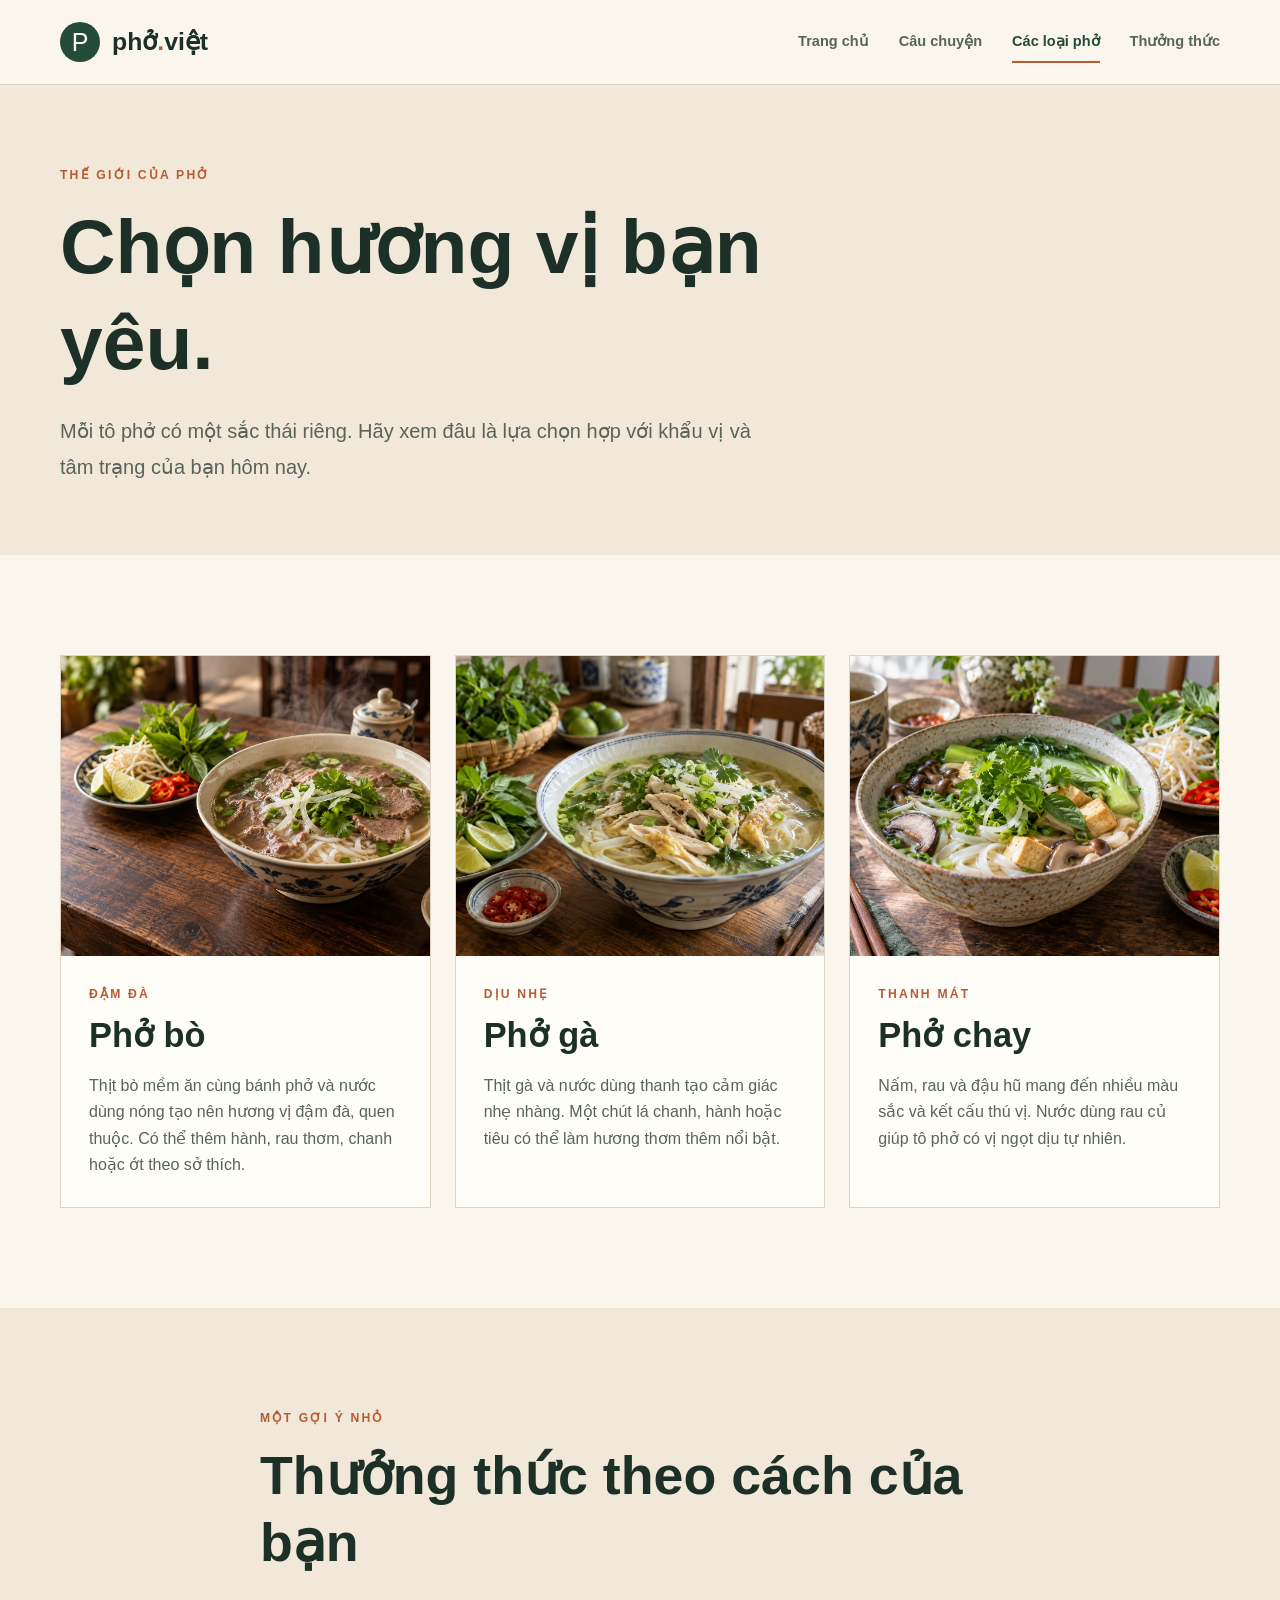
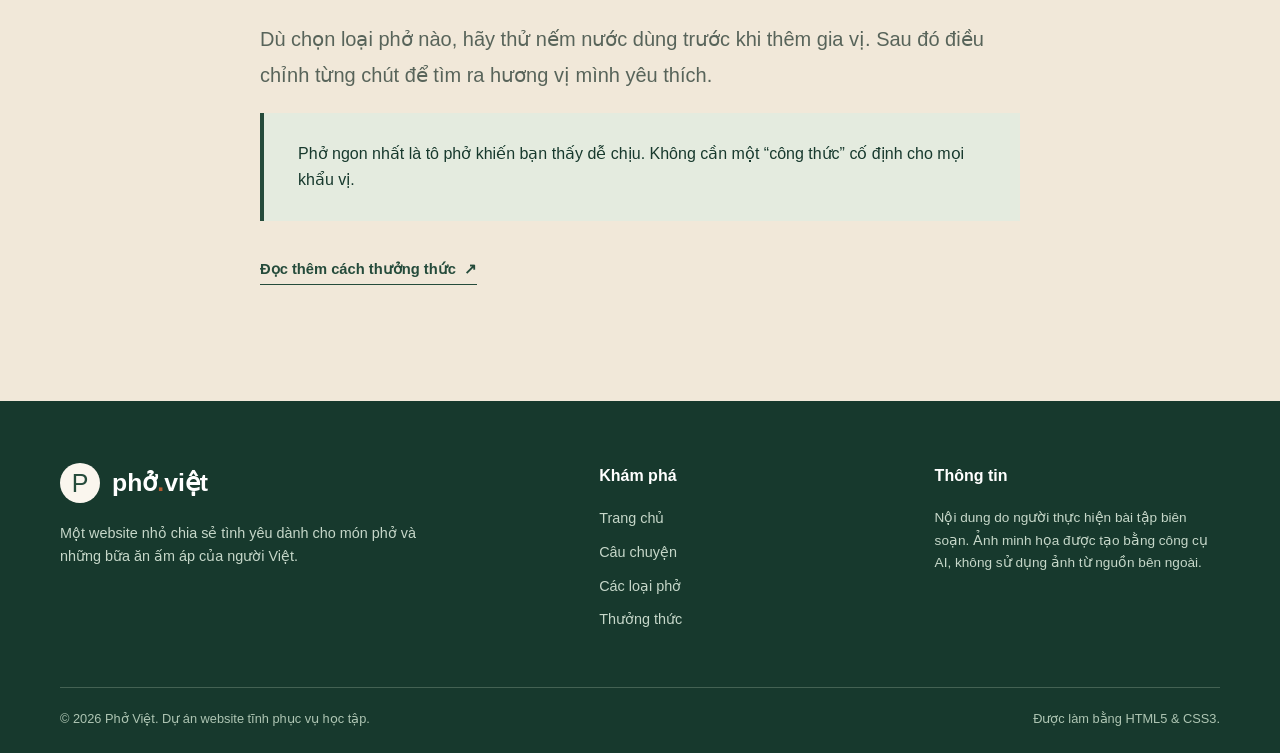
==== phoViet/cac-loai-pho.html @ 232b922f "Rename website folder to phoViet and deploy with Actions" ====
﻿<!doctype html>
<html lang="vi">
<head>
  <meta charset="utf-8">
  <meta name="viewport" content="width=device-width, initial-scale=1">
  <meta name="description" content="Khám phá ba lựa chọn quen thuộc: phở bò, phở gà và phở chay, cùng nét đặc trưng của từng món.">
  <title>Các loại phở — Phở Việt</title>
  <link rel="stylesheet" href="css/style.css">
</head>
<body>
  <a class="skip-link" href="#noi-dung">Bỏ qua điều hướng</a>
  <header class="site-header"><div class="container header-inner"><a class="brand" href="index.html" aria-label="Phở Việt - Trang chủ"><span class="brand-symbol" aria-hidden="true">P</span><span class="brand-name">phở<span>.</span>việt</span></a><nav class="site-nav" aria-label="Điều hướng chính"><a href="index.html">Trang chủ</a><a href="cau-chuyen.html">Câu chuyện</a><a href="cac-loai-pho.html" aria-current="page">Các loại phở</a><a href="thuong-thuc.html">Thưởng thức</a></nav></div></header>

  <main id="noi-dung">
    <section class="page-hero compact"><div class="container"><p class="eyebrow">Thế giới của phở</p><h1>Chọn hương vị bạn yêu.</h1><p class="lead">Mỗi tô phở có một sắc thái riêng. Hãy xem đâu là lựa chọn hợp với khẩu vị và tâm trạng của bạn hôm nay.</p></div></section>

    <section class="section"><div class="container variety-grid">
      <article class="variety-card" id="pho-bo"><img src="images/pho-bo.jpg" alt="Phở bò với lát thịt bò, hành, rau thơm và bánh phở" width="1536" height="1024"><div class="variety-card-body"><p class="eyebrow">Đậm đà</p><h2>Phở bò</h2><p>Thịt bò mềm ăn cùng bánh phở và nước dùng nóng tạo nên hương vị đậm đà, quen thuộc. Có thể thêm hành, rau thơm, chanh hoặc ớt theo sở thích.</p></div></article>
      <article class="variety-card" id="pho-ga"><img src="images/pho-ga.jpg" alt="Phở gà với thịt gà, hành lá và nước dùng trong" width="1536" height="1024"><div class="variety-card-body"><p class="eyebrow">Dịu nhẹ</p><h2>Phở gà</h2><p>Thịt gà và nước dùng thanh tạo cảm giác nhẹ nhàng. Một chút lá chanh, hành hoặc tiêu có thể làm hương thơm thêm nổi bật.</p></div></article>
      <article class="variety-card" id="pho-chay"><img src="images/pho-chay.jpg" alt="Phở chay với nấm, đậu hũ, rau xanh và bánh phở" width="1536" height="1024"><div class="variety-card-body"><p class="eyebrow">Thanh mát</p><h2>Phở chay</h2><p>Nấm, rau và đậu hũ mang đến nhiều màu sắc và kết cấu thú vị. Nước dùng rau củ giúp tô phở có vị ngọt dịu tự nhiên.</p></div></article>
    </div></section>

    <section class="section warm-section"><div class="narrow"><p class="eyebrow">Một gợi ý nhỏ</p><h2>Thưởng thức theo cách của bạn</h2><p class="lead">Dù chọn loại phở nào, hãy thử nếm nước dùng trước khi thêm gia vị. Sau đó điều chỉnh từng chút để tìm ra hương vị mình yêu thích.</p><div class="note-box"><p>Phở ngon nhất là tô phở khiến bạn thấy dễ chịu. Không cần một “công thức” cố định cho mọi khẩu vị.</p></div><p class="section-cta"><a class="text-link" href="thuong-thuc.html">Đọc thêm cách thưởng thức <span aria-hidden="true">↗</span></a></p></div></section>
  </main>

  <footer class="site-footer"><div class="container"><div class="footer-grid"><div><a class="brand" href="index.html" aria-label="Phở Việt - Trang chủ"><span class="brand-symbol" aria-hidden="true">P</span><span class="brand-name">phở<span>.</span>việt</span></a><p class="footer-about">Một website nhỏ chia sẻ tình yêu dành cho món phở và những bữa ăn ấm áp của người Việt.</p></div><div><p class="footer-heading">Khám phá</p><nav class="footer-links" aria-label="Điều hướng chân trang"><a href="index.html">Trang chủ</a><a href="cau-chuyen.html">Câu chuyện</a><a href="cac-loai-pho.html">Các loại phở</a><a href="thuong-thuc.html">Thưởng thức</a></nav></div><div><p class="footer-heading">Thông tin</p><p class="footer-small">Nội dung do người thực hiện bài tập biên soạn. Ảnh minh họa được tạo bằng công cụ AI, không sử dụng ảnh từ nguồn bên ngoài.</p></div></div><div class="footer-bottom"><p>© 2026 Phở Việt. Dự án website tĩnh phục vụ học tập.</p><p>Được làm bằng HTML5 & CSS3.</p></div></div></footer>
</body>
</html>
---- phoViet/css/style.css ----
﻿:root {
  --paper: #faf6ee;
  --paper-deep: #f1e8d9;
  --white: #fffdf8;
  --ink: #1d3028;
  --muted: #58645a;
  --green: #254b3b;
  --green-deep: #17392d;
  --orange: #b75b32;
  --line: #ddd3c3;
  --display: Arial, Helvetica, sans-serif;
  --sans: Arial, Helvetica, sans-serif;
}

* { box-sizing: border-box; }
html { scroll-behavior: smooth; }
body { margin: 0; background: var(--paper); color: var(--ink); font-family: var(--sans); line-height: 1.65; }
img { display: block; max-width: 100%; }
a { color: inherit; }
button, a { -webkit-tap-highlight-color: transparent; }
:focus-visible { outline: 3px solid var(--orange); outline-offset: 4px; }
.skip-link { position: absolute; z-index: 100; top: -100px; left: 16px; padding: 10px 16px; background: var(--white); }
.skip-link:focus { top: 12px; }
.container { width: min(1160px, calc(100% - 48px)); margin-inline: auto; }
.narrow { width: min(760px, calc(100% - 48px)); margin-inline: auto; }
.eyebrow { margin: 0 0 14px; color: var(--orange); font-size: .76rem; font-weight: 700; letter-spacing: .18em; text-transform: uppercase; }
h1, h2, h3, p { margin-top: 0; }
h1, h2, h3 { font-family: var(--display); line-height: 1.25; letter-spacing: 0; }
h1 { font-size: clamp(3.3rem, 7vw, 6.4rem); }
h2 { font-size: clamp(2.2rem, 4.2vw, 3.65rem); }
h3 { font-size: 1.55rem; }
.lead { font-size: clamp(1.06rem, 1.7vw, 1.25rem); color: var(--muted); line-height: 1.8; }
.section { padding-block: 100px; }
.section-header { max-width: 700px; margin-bottom: 44px; }
.section-header h2 { margin-bottom: 16px; }
.section-header p:last-child { color: var(--muted); }

.site-header { position: relative; z-index: 10; background: var(--paper); border-bottom: 1px solid var(--line); }
.header-inner { min-height: 84px; display: flex; align-items: center; justify-content: space-between; gap: 24px; }
.brand { display: inline-flex; align-items: center; gap: 12px; text-decoration: none; flex-shrink: 0; }
.brand-symbol { display: grid; place-items: center; width: 40px; height: 40px; background: var(--green); border-radius: 50%; color: var(--white); font-family: var(--display); font-size: 25px; line-height: 1; }
.brand-name { font-family: var(--display); font-size: 1.55rem; font-weight: 700; }
.brand-name span { color: var(--orange); }
.site-nav { display: flex; flex-wrap: wrap; align-items: center; justify-content: flex-end; gap: 8px 30px; }
.site-nav a { padding: 8px 0; color: var(--muted); text-decoration: none; font-size: .91rem; font-weight: 700; white-space: nowrap; border-bottom: 2px solid transparent; }
.site-nav a:hover, .site-nav a[aria-current="page"] { color: var(--green); border-bottom-color: var(--orange); }

.button { display: inline-flex; justify-content: center; align-items: center; gap: 12px; min-height: 50px; padding: 12px 24px; border: 1px solid var(--green); border-radius: 4px; background: var(--green); color: white; text-decoration: none; font-size: .9rem; font-weight: 700; transition: background .2s, transform .2s; }
.button:hover { background: var(--green-deep); transform: translateY(-2px); }
.button-light { background: var(--white); border-color: var(--white); color: var(--green); }
.button-light:hover { background: var(--paper-deep); }
.text-link { display: inline-flex; align-items: center; gap: 8px; color: var(--green); text-decoration: none; font-size: .92rem; font-weight: 700; border-bottom: 1px solid currentColor; padding-bottom: 2px; }
.text-link:hover { color: var(--orange); }

.home-hero { min-height: 680px; display: flex; align-items: center; position: relative; isolation: isolate; background: #233628 url('../images/pho-bo.jpg') center 55% / cover no-repeat; color: white; }
.home-hero::before { content: ''; position: absolute; z-index: -1; inset: 0; background: linear-gradient(90deg, rgba(10, 27, 20, .9) 0%, rgba(10, 27, 20, .73) 35%, rgba(10, 27, 20, .16) 75%); }
.home-hero-content { padding-block: 105px; }
.home-hero h1 { max-width: 690px; margin-bottom: 24px; }
.home-hero .eyebrow { color: #e9ae88; }
.home-hero .lead { max-width: 560px; margin-bottom: 34px; color: #f6efe4; }
.hero-note { margin-top: 64px; display: flex; align-items: center; gap: 14px; color: #f7e9d8; font-size: .82rem; letter-spacing: .06em; text-transform: uppercase; }
.hero-note::before { content: ''; width: 36px; height: 1px; background: #e9ae88; }

.intro-grid { display: grid; grid-template-columns: 1.1fr .9fr; align-items: center; gap: clamp(45px, 8vw, 120px); }
.intro-copy h2 { margin-bottom: 22px; }
.intro-copy .lead { margin-bottom: 24px; }
.intro-copy p:not(.eyebrow):not(.lead) { color: var(--muted); }
.intro-copy .text-link { margin-top: 16px; }
.framed-photo { position: relative; margin: 0; }
.framed-photo::after { content: ''; position: absolute; inset: 20px -20px -20px 20px; border: 1px solid var(--orange); z-index: -1; }
.framed-photo img { width: 100%; height: 520px; object-fit: cover; }
.framed-photo figcaption { margin-top: 30px; color: var(--muted); font-size: .8rem; }

.warm-section { background: var(--paper-deep); }
.feature-grid { display: grid; grid-template-columns: repeat(3, 1fr); gap: 20px; }
.feature-card { padding: 32px; background: var(--white); border: 1px solid var(--line); }
.feature-number { display: inline-block; margin-bottom: 22px; color: var(--orange); font-family: var(--display); font-size: 2.2rem; line-height: 1; }
.feature-card h3 { margin-bottom: 12px; }
.feature-card p { margin-bottom: 0; color: var(--muted); font-size: .93rem; }
.card-grid { display: grid; grid-template-columns: repeat(3, 1fr); gap: 24px; }
.image-card { overflow: hidden; background: var(--white); border: 1px solid var(--line); }
.image-card img { width: 100%; height: 260px; object-fit: cover; transition: transform .35s; }
.image-card:hover img { transform: scale(1.04); }
.image-card-content { padding: 26px; }
.image-card h3 { margin-bottom: 10px; }
.image-card p { min-height: 74px; margin-bottom: 18px; color: var(--muted); font-size: .92rem; }
.section-cta { margin-top: 35px; }

.quote-band { padding-block: 82px; background: var(--green); color: white; text-align: center; }
.quote-band blockquote { max-width: 850px; margin: 0 auto; font-family: var(--display); font-size: clamp(1.6rem, 3vw, 2.6rem); line-height: 1.5; }
.quote-band p { margin: 24px 0 0; color: #c7d8cb; font-size: .85rem; letter-spacing: .12em; text-transform: uppercase; }

.page-hero { padding-block: 98px 82px; background: var(--paper-deep); }
.page-hero h1 { max-width: 850px; margin-bottom: 22px; }
.page-hero .lead { max-width: 720px; margin-bottom: 0; }
.page-hero.compact { padding-block: 80px 70px; }
.page-hero.compact h1 { font-size: clamp(3.1rem, 6vw, 5.2rem); }
.story-grid { display: grid; grid-template-columns: 1fr 1fr; gap: clamp(40px, 7vw, 100px); align-items: center; }
.story-grid img { width: 100%; height: 520px; object-fit: cover; }
.story-grid h2 { margin-bottom: 22px; }
.story-grid p:not(.eyebrow) { color: var(--muted); }
.story-grid.reverse > :first-child { order: 2; }
.story-grid.reverse > :last-child { order: 1; }
.detail-list { display: grid; grid-template-columns: repeat(3, 1fr); gap: 24px; }
.detail-item { border-top: 2px solid var(--orange); padding-top: 24px; }
.detail-item h3 { margin-bottom: 12px; }
.detail-item p { color: var(--muted); }

.variety-grid { display: grid; grid-template-columns: repeat(3, 1fr); gap: 24px; }
.variety-card { background: var(--white); border: 1px solid var(--line); }
.variety-card img { width: 100%; height: 300px; object-fit: cover; }
.variety-card-body { padding: 28px; }
.variety-card .eyebrow { margin-bottom: 10px; }
.variety-card h2 { font-size: 2.15rem; margin-bottom: 16px; }
.variety-card p:last-child { color: var(--muted); margin-bottom: 0; }
.note-box { padding: 28px 34px; background: #e4ebdf; border-left: 4px solid var(--green); color: var(--green-deep); }
.note-box p:last-child { margin-bottom: 0; }

.step-list { display: grid; gap: 0; counter-reset: step; }
.step { display: grid; grid-template-columns: 100px 1fr; gap: 28px; padding: 28px 0; border-bottom: 1px solid var(--line); }
.step:first-child { border-top: 1px solid var(--line); }
.step-number { color: var(--orange); font-family: var(--display); font-size: 3.3rem; line-height: 1; }
.step h2 { font-size: 2rem; margin-bottom: 12px; }
.step p { max-width: 690px; color: var(--muted); margin-bottom: 0; }
.tips-grid { display: grid; grid-template-columns: 1fr 1fr; gap: 24px; }
.tip-card { padding: 32px; background: var(--white); border: 1px solid var(--line); }
.tip-card h3 { margin-bottom: 12px; }
.tip-card p { margin-bottom: 0; color: var(--muted); }

.callout { padding-block: 72px; background: var(--orange); color: white; }
.callout-inner { display: flex; align-items: center; justify-content: space-between; gap: 30px; }
.callout h2 { max-width: 720px; margin: 0; font-size: clamp(2rem, 4vw, 3.3rem); }
.site-footer { padding: 62px 0 24px; background: var(--green-deep); color: #edf3eb; }
.footer-grid { display: grid; grid-template-columns: 1.2fr .7fr .7fr; gap: 50px; }
.site-footer .brand { color: white; }
.site-footer .brand-symbol { background: var(--paper); color: var(--green); }
.footer-about { max-width: 360px; margin-top: 18px; color: #c6d7c9; font-size: .9rem; }
.footer-heading { margin: 0 0 18px; color: white; font-weight: 700; }
.footer-links { display: grid; gap: 10px; }
.footer-links a { color: #c6d7c9; text-decoration: none; font-size: .9rem; }
.footer-links a:hover { color: white; text-decoration: underline; }
.footer-small { color: #c6d7c9; font-size: .85rem; }
.footer-bottom { display: flex; justify-content: space-between; gap: 16px; margin-top: 55px; padding-top: 20px; border-top: 1px solid #446253; color: #aec5b3; font-size: .8rem; }
.footer-bottom p { margin: 0; }

@media (max-width: 900px) {
  .header-inner { flex-direction: column; align-items: flex-start; padding-block: 16px; gap: 10px; }
  .site-nav { justify-content: flex-start; gap: 4px 22px; }
  .intro-grid, .story-grid { gap: 42px; }
  .feature-grid, .card-grid, .variety-grid { grid-template-columns: repeat(2, 1fr); }
  .card-grid > :last-child, .variety-grid > :last-child { grid-column: span 2; }
  .card-grid > :last-child img, .variety-grid > :last-child img { height: 300px; }
}

@media (max-width: 650px) {
  .container, .narrow { width: min(100% - 32px, 1160px); }
  .header-inner { align-items: center; }
  .site-nav { justify-content: center; gap: 2px 16px; }
  .site-nav a { font-size: .79rem; }
  .section { padding-block: 65px; }
  .home-hero { min-height: 620px; background-position: 64% center; }
  .home-hero::before { background: linear-gradient(90deg, rgba(10,27,20,.89), rgba(10,27,20,.52)); }
  .home-hero-content { padding-block: 75px; }
  .home-hero h1 { font-size: clamp(3.05rem, 13vw, 4.5rem); }
  .hero-note { margin-top: 45px; }
  .intro-grid, .story-grid, .feature-grid, .card-grid, .variety-grid, .detail-list, .tips-grid, .footer-grid { grid-template-columns: 1fr; }
  .card-grid > :last-child, .variety-grid > :last-child { grid-column: auto; }
  .framed-photo { margin-right: 16px; }
  .framed-photo::after { inset: 12px -12px -12px 12px; }
  .framed-photo img, .story-grid img { height: 350px; }
  .story-grid.reverse > :first-child, .story-grid.reverse > :last-child { order: initial; }
  .page-hero, .page-hero.compact { padding-block: 65px 58px; }
  .page-hero h1 { font-size: clamp(3rem, 12vw, 4.5rem); }
  .variety-card img, .card-grid > :last-child img, .variety-grid > :last-child img { height: 260px; }
  .step { grid-template-columns: 55px 1fr; gap: 12px; }
  .step-number { font-size: 2.4rem; }
  .step h2 { font-size: 1.6rem; }
  .callout-inner { align-items: flex-start; flex-direction: column; }
  .footer-grid { gap: 28px; }
  .footer-bottom { flex-direction: column; }
}

@media (prefers-reduced-motion: reduce) {
  html { scroll-behavior: auto; }
  *, *::before, *::after { transition-duration: .01ms !important; animation-duration: .01ms !important; }
}
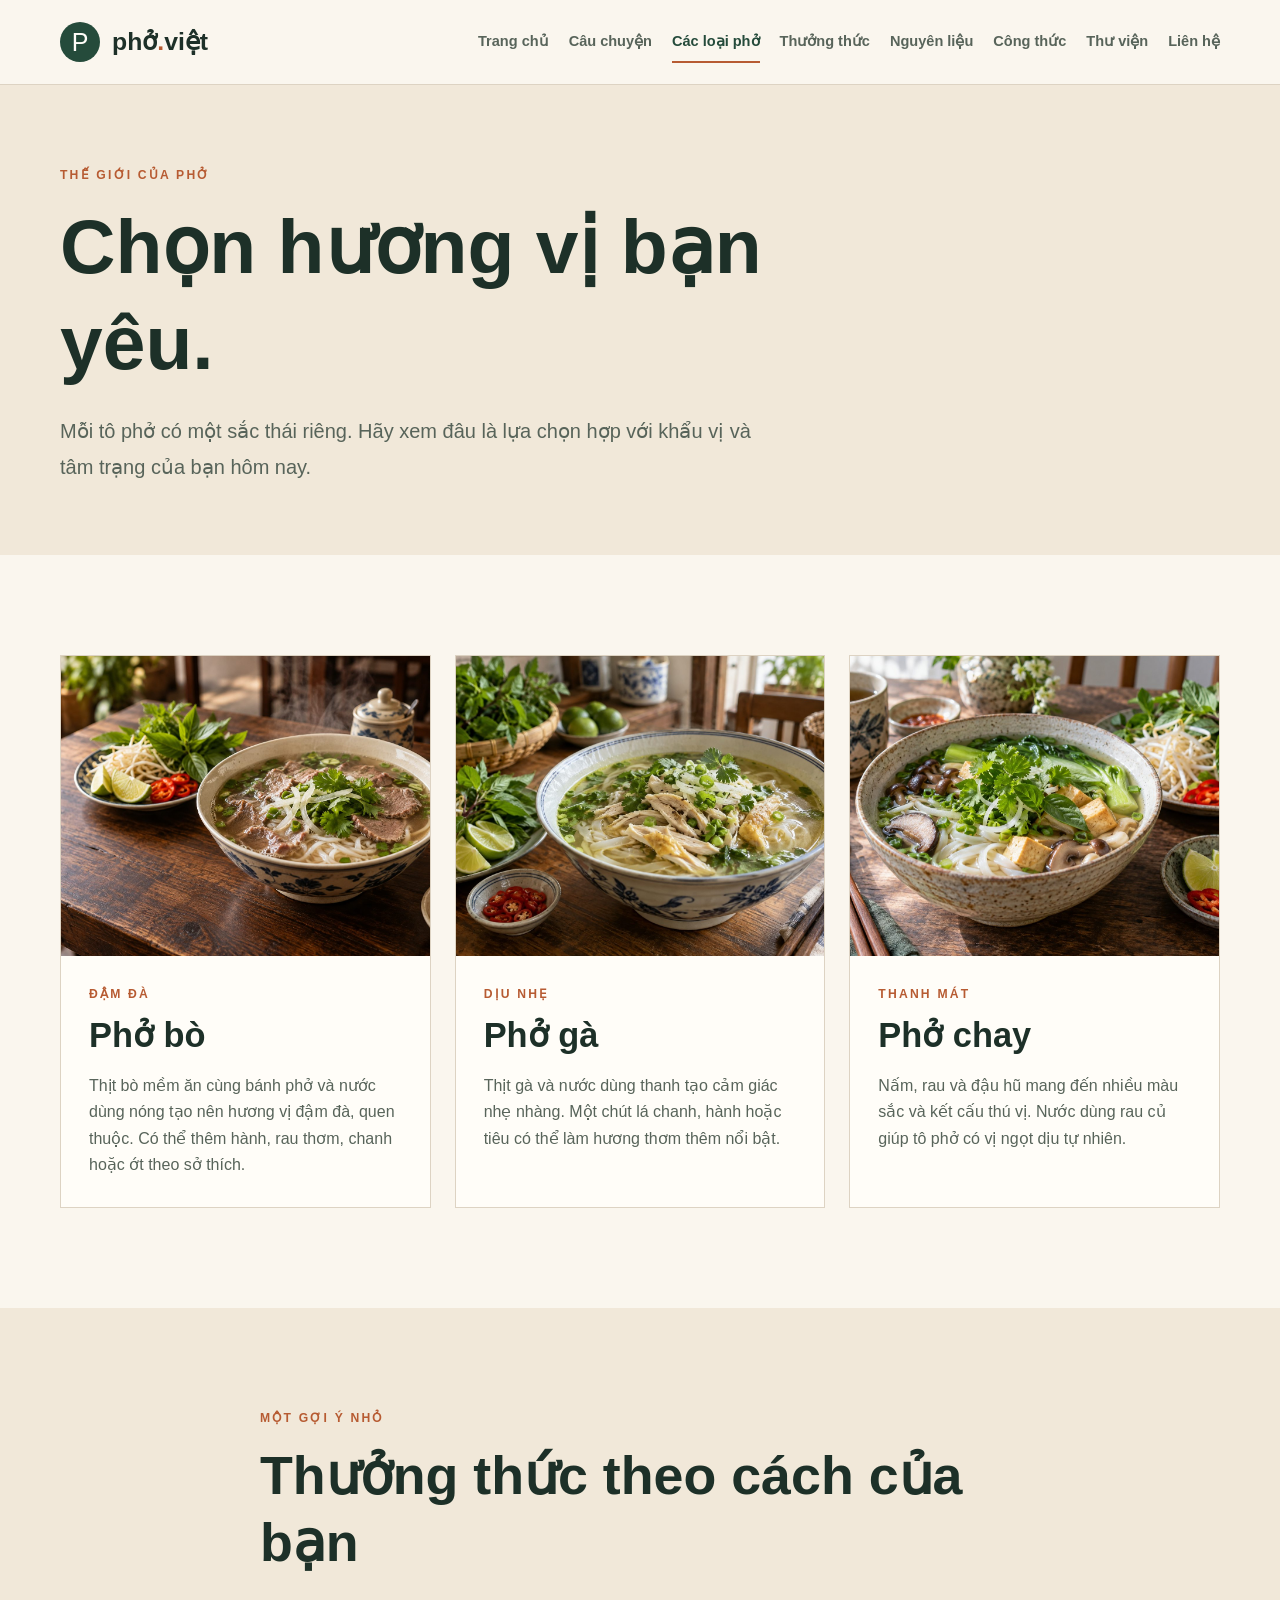
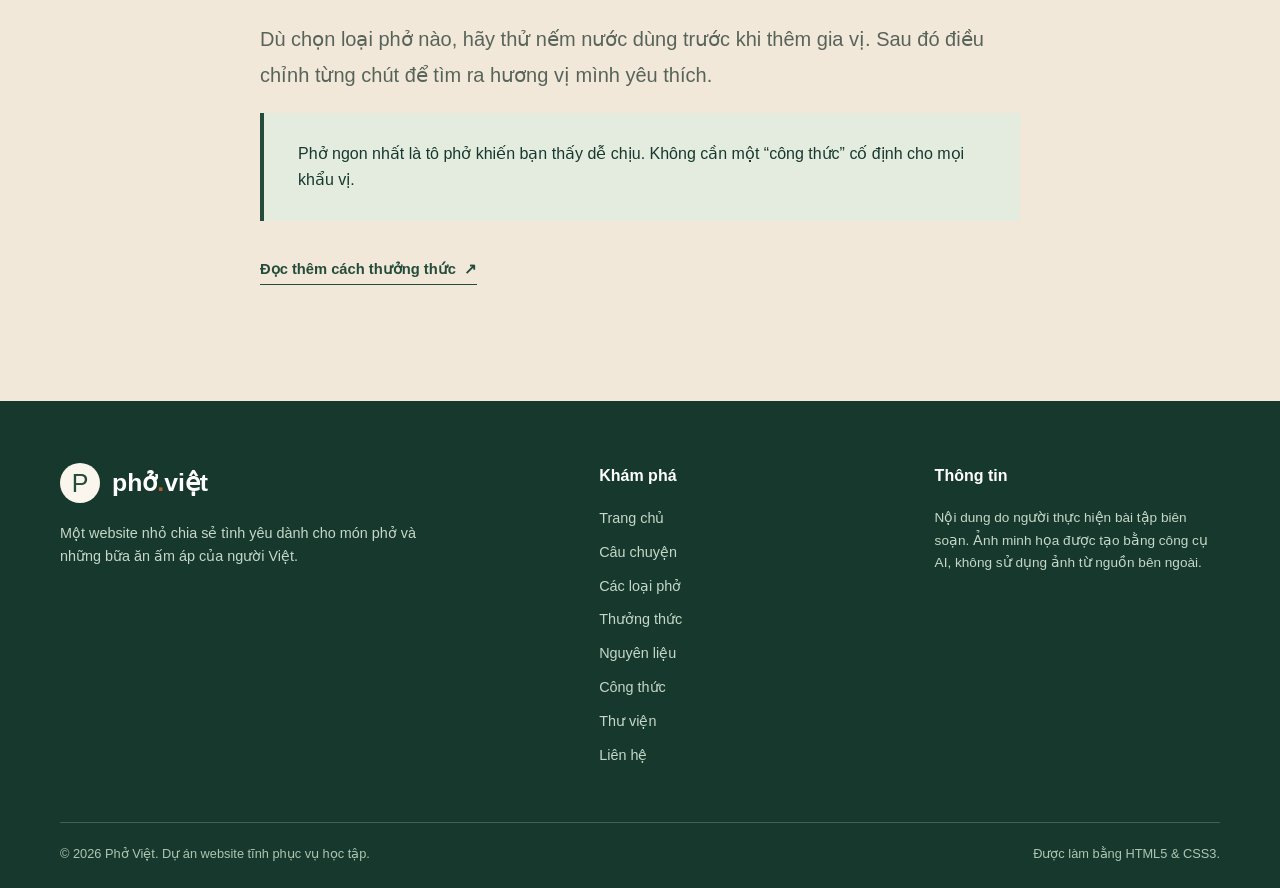
==== commit 96f6562e: "Expand Pho Viet website to eight responsive pages" ====
--- a/phoViet/cac-loai-pho.html
+++ b/phoViet/cac-loai-pho.html
@@ -9,7 +9,7 @@
 </head>
 <body>
   <a class="skip-link" href="#noi-dung">Bỏ qua điều hướng</a>
-  <header class="site-header"><div class="container header-inner"><a class="brand" href="index.html" aria-label="Phở Việt - Trang chủ"><span class="brand-symbol" aria-hidden="true">P</span><span class="brand-name">phở<span>.</span>việt</span></a><nav class="site-nav" aria-label="Điều hướng chính"><a href="index.html">Trang chủ</a><a href="cau-chuyen.html">Câu chuyện</a><a href="cac-loai-pho.html" aria-current="page">Các loại phở</a><a href="thuong-thuc.html">Thưởng thức</a></nav></div></header>
+  <header class="site-header"><div class="container header-inner"><a class="brand" href="index.html" aria-label="Phở Việt - Trang chủ"><span class="brand-symbol" aria-hidden="true">P</span><span class="brand-name">phở<span>.</span>việt</span></a><nav class="site-nav" aria-label="Điều hướng chính"><a href="index.html">Trang chủ</a><a href="cau-chuyen.html">Câu chuyện</a><a href="cac-loai-pho.html" aria-current="page">Các loại phở</a><a href="thuong-thuc.html">Thưởng thức</a><a href="nguyen-lieu.html">Nguyên liệu</a><a href="cong-thuc.html">Công thức</a><a href="thu-vien.html">Thư viện</a><a href="lien-he.html">Liên hệ</a></nav></div></header>
 
   <main id="noi-dung">
     <section class="page-hero compact"><div class="container"><p class="eyebrow">Thế giới của phở</p><h1>Chọn hương vị bạn yêu.</h1><p class="lead">Mỗi tô phở có một sắc thái riêng. Hãy xem đâu là lựa chọn hợp với khẩu vị và tâm trạng của bạn hôm nay.</p></div></section>
@@ -23,7 +23,7 @@
     <section class="section warm-section"><div class="narrow"><p class="eyebrow">Một gợi ý nhỏ</p><h2>Thưởng thức theo cách của bạn</h2><p class="lead">Dù chọn loại phở nào, hãy thử nếm nước dùng trước khi thêm gia vị. Sau đó điều chỉnh từng chút để tìm ra hương vị mình yêu thích.</p><div class="note-box"><p>Phở ngon nhất là tô phở khiến bạn thấy dễ chịu. Không cần một “công thức” cố định cho mọi khẩu vị.</p></div><p class="section-cta"><a class="text-link" href="thuong-thuc.html">Đọc thêm cách thưởng thức <span aria-hidden="true">↗</span></a></p></div></section>
   </main>
 
-  <footer class="site-footer"><div class="container"><div class="footer-grid"><div><a class="brand" href="index.html" aria-label="Phở Việt - Trang chủ"><span class="brand-symbol" aria-hidden="true">P</span><span class="brand-name">phở<span>.</span>việt</span></a><p class="footer-about">Một website nhỏ chia sẻ tình yêu dành cho món phở và những bữa ăn ấm áp của người Việt.</p></div><div><p class="footer-heading">Khám phá</p><nav class="footer-links" aria-label="Điều hướng chân trang"><a href="index.html">Trang chủ</a><a href="cau-chuyen.html">Câu chuyện</a><a href="cac-loai-pho.html">Các loại phở</a><a href="thuong-thuc.html">Thưởng thức</a></nav></div><div><p class="footer-heading">Thông tin</p><p class="footer-small">Nội dung do người thực hiện bài tập biên soạn. Ảnh minh họa được tạo bằng công cụ AI, không sử dụng ảnh từ nguồn bên ngoài.</p></div></div><div class="footer-bottom"><p>© 2026 Phở Việt. Dự án website tĩnh phục vụ học tập.</p><p>Được làm bằng HTML5 & CSS3.</p></div></div></footer>
+  <footer class="site-footer"><div class="container"><div class="footer-grid"><div><a class="brand" href="index.html" aria-label="Phở Việt - Trang chủ"><span class="brand-symbol" aria-hidden="true">P</span><span class="brand-name">phở<span>.</span>việt</span></a><p class="footer-about">Một website nhỏ chia sẻ tình yêu dành cho món phở và những bữa ăn ấm áp của người Việt.</p></div><div><p class="footer-heading">Khám phá</p><nav class="footer-links" aria-label="Điều hướng chân trang"><a href="index.html">Trang chủ</a><a href="cau-chuyen.html">Câu chuyện</a><a href="cac-loai-pho.html">Các loại phở</a><a href="thuong-thuc.html">Thưởng thức</a><a href="nguyen-lieu.html">Nguyên liệu</a><a href="cong-thuc.html">Công thức</a><a href="thu-vien.html">Thư viện</a><a href="lien-he.html">Liên hệ</a></nav></div><div><p class="footer-heading">Thông tin</p><p class="footer-small">Nội dung do người thực hiện bài tập biên soạn. Ảnh minh họa được tạo bằng công cụ AI, không sử dụng ảnh từ nguồn bên ngoài.</p></div></div><div class="footer-bottom"><p>© 2026 Phở Việt. Dự án website tĩnh phục vụ học tập.</p><p>Được làm bằng HTML5 & CSS3.</p></div></div></footer>
 </body>
 </html>
 
--- a/phoViet/css/style.css
+++ b/phoViet/css/style.css
@@ -41,7 +41,7 @@
 .brand-symbol { display: grid; place-items: center; width: 40px; height: 40px; background: var(--green); border-radius: 50%; color: var(--white); font-family: var(--display); font-size: 25px; line-height: 1; }
 .brand-name { font-family: var(--display); font-size: 1.55rem; font-weight: 700; }
 .brand-name span { color: var(--orange); }
-.site-nav { display: flex; flex-wrap: wrap; align-items: center; justify-content: flex-end; gap: 8px 30px; }
+.site-nav { display: flex; flex-wrap: wrap; align-items: center; justify-content: flex-end; gap: 8px 20px; }
 .site-nav a { padding: 8px 0; color: var(--muted); text-decoration: none; font-size: .91rem; font-weight: 700; white-space: nowrap; border-bottom: 2px solid transparent; }
 .site-nav a:hover, .site-nav a[aria-current="page"] { color: var(--green); border-bottom-color: var(--orange); }
 
@@ -127,6 +127,44 @@
 .tip-card h3 { margin-bottom: 12px; }
 .tip-card p { margin-bottom: 0; color: var(--muted); }
 
+.ingredient-grid { display: grid; grid-template-columns: repeat(4, 1fr); gap: 22px; }
+.ingredient-card { padding: 28px; background: var(--white); border: 1px solid var(--line); }
+.ingredient-icon { display: grid; place-items: center; width: 52px; height: 52px; margin-bottom: 20px; border-radius: 50%; background: var(--paper-deep); color: var(--orange); font-size: 1.65rem; }
+.ingredient-card h3 { margin-bottom: 10px; }
+.ingredient-card p { margin-bottom: 0; color: var(--muted); font-size: .92rem; }
+.recipe-layout { display: grid; grid-template-columns: minmax(260px, .72fr) 1.28fr; gap: clamp(38px, 7vw, 90px); align-items: start; }
+.recipe-aside { position: sticky; top: 28px; padding: 30px; background: var(--green); color: white; }
+.recipe-aside h2 { font-size: 1.75rem; }
+.recipe-aside ul { padding-left: 20px; margin-bottom: 0; color: #d8e5da; }
+.recipe-aside li + li { margin-top: 8px; }
+.recipe-steps { display: grid; gap: 26px; }
+.recipe-step { display: grid; grid-template-columns: 56px 1fr; gap: 20px; }
+.recipe-step span { display: grid; place-items: center; width: 48px; height: 48px; border: 1px solid var(--orange); border-radius: 50%; color: var(--orange); font-weight: 700; }
+.recipe-step h3 { margin-bottom: 8px; }
+.recipe-step p { margin-bottom: 0; color: var(--muted); }
+.gallery-grid { display: grid; grid-template-columns: repeat(12, 1fr); gap: 18px; }
+.gallery-item { grid-column: span 4; margin: 0; overflow: hidden; background: var(--white); border: 1px solid var(--line); }
+.gallery-item.wide { grid-column: span 8; }
+.gallery-item img { width: 100%; height: 320px; object-fit: cover; transition: transform .35s; }
+.gallery-item.wide img { height: 390px; }
+.gallery-item:hover img { transform: scale(1.03); }
+.gallery-item figcaption { padding: 16px 18px; color: var(--muted); font-size: .86rem; }
+.contact-grid { display: grid; grid-template-columns: .8fr 1.2fr; gap: clamp(42px, 8vw, 100px); align-items: start; }
+.contact-list { display: grid; gap: 20px; margin-top: 30px; }
+.contact-item { padding-top: 18px; border-top: 1px solid var(--line); }
+.contact-item strong { display: block; margin-bottom: 4px; color: var(--green); }
+.contact-item p, .contact-item a { margin: 0; color: var(--muted); }
+.contact-form { display: grid; grid-template-columns: 1fr 1fr; gap: 20px; padding: 34px; background: var(--white); border: 1px solid var(--line); }
+.form-field { display: grid; gap: 7px; }
+.form-field.full { grid-column: 1 / -1; }
+.form-field label { font-size: .88rem; font-weight: 700; }
+.form-field input, .form-field select, .form-field textarea { width: 100%; padding: 13px 14px; border: 1px solid #bfb5a7; border-radius: 2px; background: #fffefa; color: var(--ink); font: inherit; }
+.form-field textarea { min-height: 150px; resize: vertical; }
+.form-field input:focus, .form-field select:focus, .form-field textarea:focus { outline: 2px solid var(--orange); outline-offset: 1px; border-color: var(--orange); }
+.form-note { grid-column: 1 / -1; margin: 0; color: var(--muted); font-size: .8rem; }
+.source-list { padding-left: 20px; color: var(--muted); }
+.source-list li + li { margin-top: 10px; }
+
 .callout { padding-block: 72px; background: var(--orange); color: white; }
 .callout-inner { display: flex; align-items: center; justify-content: space-between; gap: 30px; }
 .callout h2 { max-width: 720px; margin: 0; font-size: clamp(2rem, 4vw, 3.3rem); }
@@ -148,6 +186,9 @@
   .site-nav { justify-content: flex-start; gap: 4px 22px; }
   .intro-grid, .story-grid { gap: 42px; }
   .feature-grid, .card-grid, .variety-grid { grid-template-columns: repeat(2, 1fr); }
+  .ingredient-grid { grid-template-columns: repeat(2, 1fr); }
+  .gallery-item { grid-column: span 6; }
+  .gallery-item.wide { grid-column: span 12; }
   .card-grid > :last-child, .variety-grid > :last-child { grid-column: span 2; }
   .card-grid > :last-child img, .variety-grid > :last-child img { height: 300px; }
 }
@@ -155,15 +196,15 @@
 @media (max-width: 650px) {
   .container, .narrow { width: min(100% - 32px, 1160px); }
   .header-inner { align-items: center; }
-  .site-nav { justify-content: center; gap: 2px 16px; }
-  .site-nav a { font-size: .79rem; }
+  .site-nav { width: 100%; display: grid; grid-template-columns: repeat(2, minmax(0, 1fr)); gap: 3px 10px; }
+  .site-nav a { padding: 7px 4px; font-size: .79rem; text-align: center; white-space: normal; }
   .section { padding-block: 65px; }
   .home-hero { min-height: 620px; background-position: 64% center; }
   .home-hero::before { background: linear-gradient(90deg, rgba(10,27,20,.89), rgba(10,27,20,.52)); }
   .home-hero-content { padding-block: 75px; }
   .home-hero h1 { font-size: clamp(3.05rem, 13vw, 4.5rem); }
   .hero-note { margin-top: 45px; }
-  .intro-grid, .story-grid, .feature-grid, .card-grid, .variety-grid, .detail-list, .tips-grid, .footer-grid { grid-template-columns: 1fr; }
+  .intro-grid, .story-grid, .feature-grid, .card-grid, .variety-grid, .detail-list, .tips-grid, .footer-grid, .ingredient-grid, .recipe-layout, .contact-grid { grid-template-columns: 1fr; }
   .card-grid > :last-child, .variety-grid > :last-child { grid-column: auto; }
   .framed-photo { margin-right: 16px; }
   .framed-photo::after { inset: 12px -12px -12px 12px; }
@@ -175,6 +216,13 @@
   .step { grid-template-columns: 55px 1fr; gap: 12px; }
   .step-number { font-size: 2.4rem; }
   .step h2 { font-size: 1.6rem; }
+  .recipe-aside { position: static; }
+  .recipe-step { grid-template-columns: 44px 1fr; gap: 13px; }
+  .recipe-step span { width: 40px; height: 40px; }
+  .gallery-item, .gallery-item.wide { grid-column: span 12; }
+  .gallery-item img, .gallery-item.wide img { height: 280px; }
+  .contact-form { grid-template-columns: 1fr; padding: 24px; }
+  .form-field.full, .form-note { grid-column: auto; }
   .callout-inner { align-items: flex-start; flex-direction: column; }
   .footer-grid { gap: 28px; }
   .footer-bottom { flex-direction: column; }
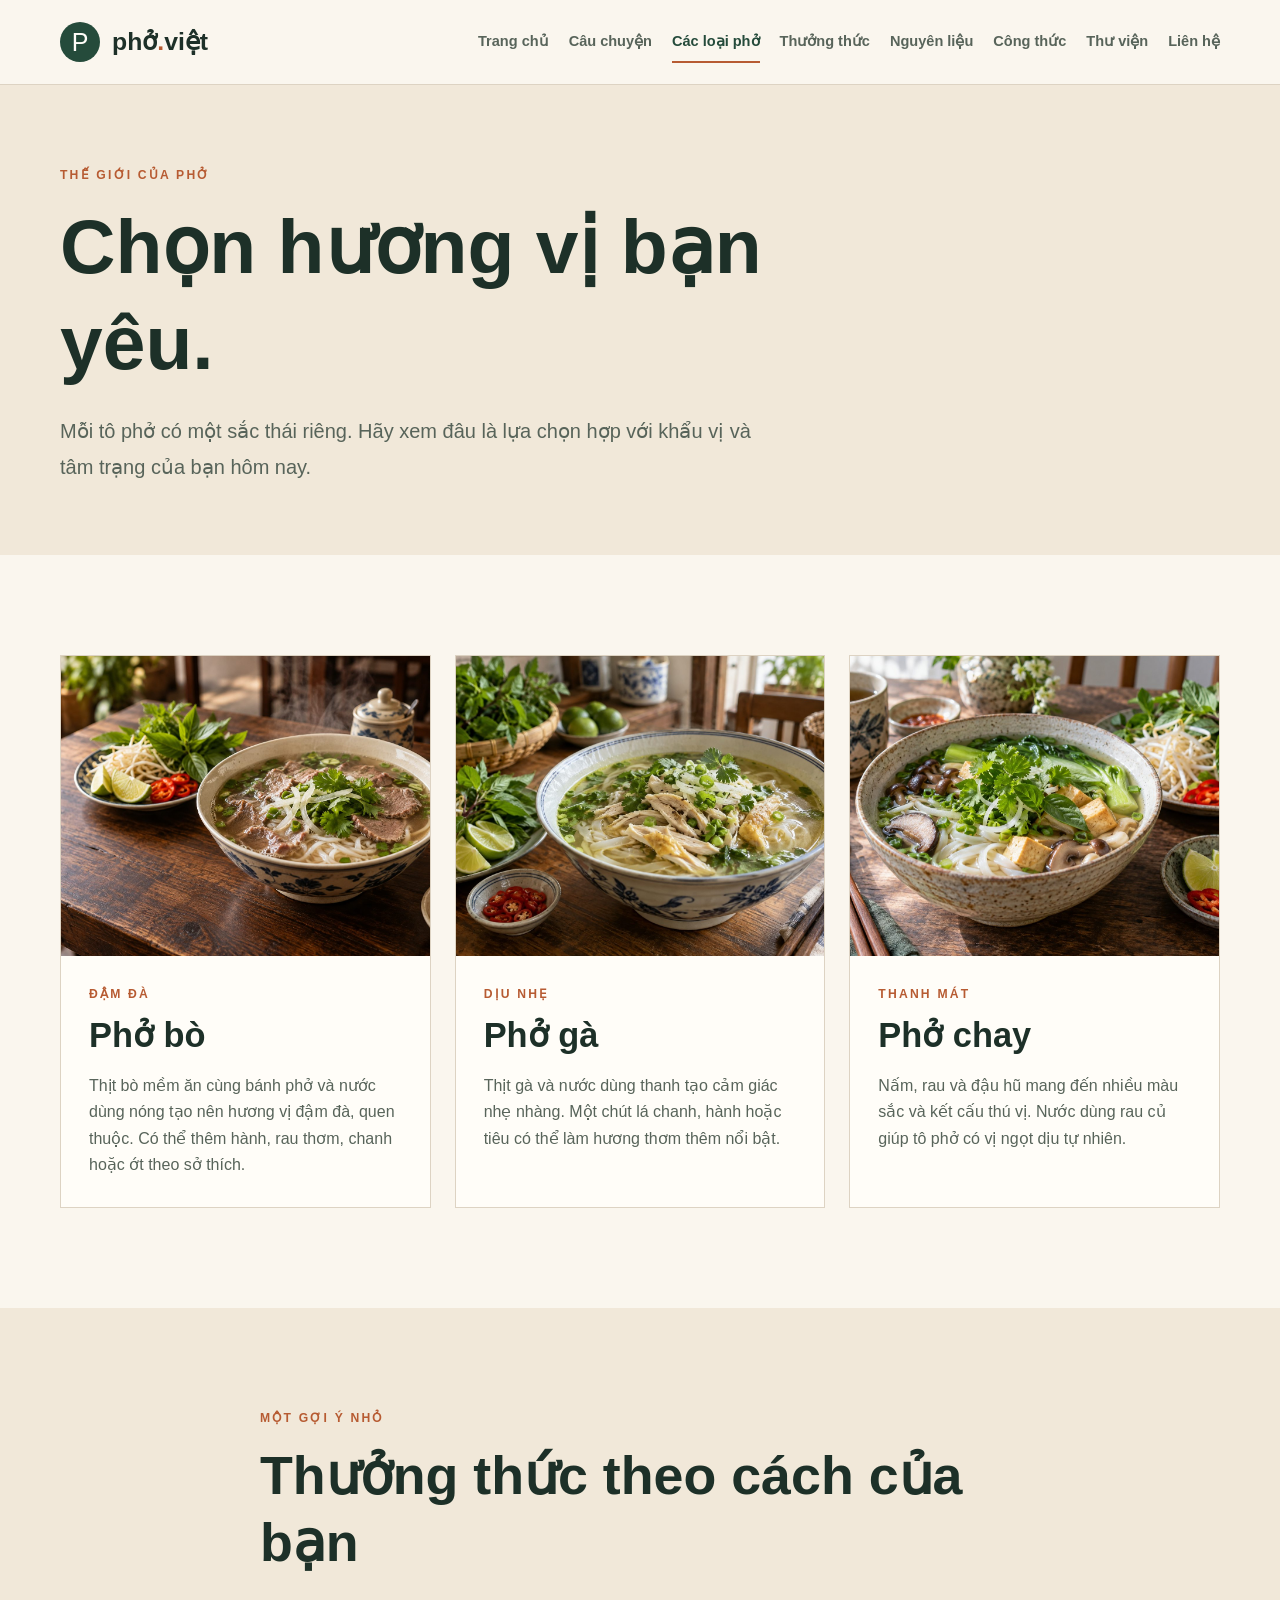
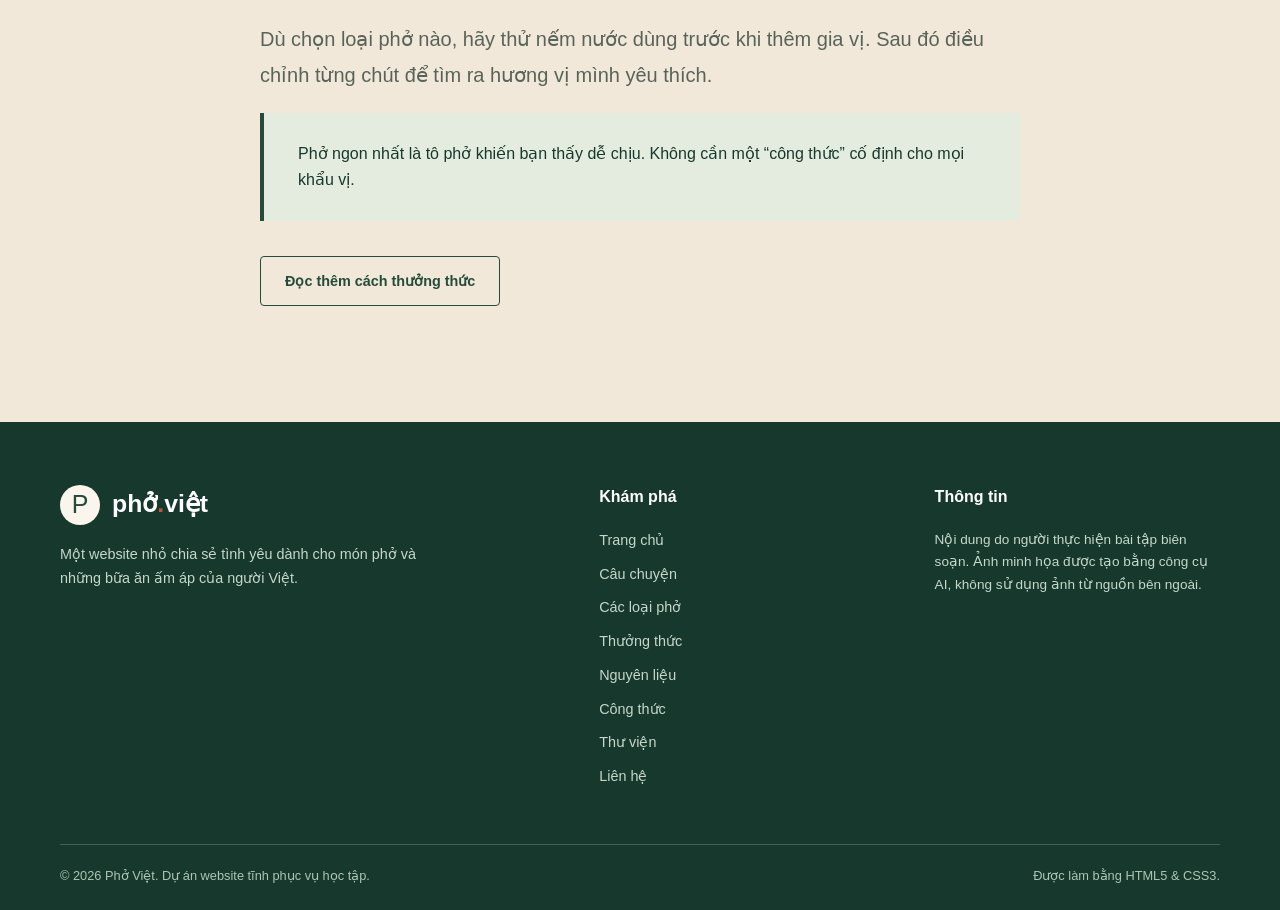
==== commit 06188da7: "Fix photo layout and style links as buttons" ====
--- a/phoViet/cac-loai-pho.html
+++ b/phoViet/cac-loai-pho.html
@@ -20,7 +20,7 @@
       <article class="variety-card" id="pho-chay"><img src="images/pho-chay.jpg" alt="Phở chay với nấm, đậu hũ, rau xanh và bánh phở" width="1536" height="1024"><div class="variety-card-body"><p class="eyebrow">Thanh mát</p><h2>Phở chay</h2><p>Nấm, rau và đậu hũ mang đến nhiều màu sắc và kết cấu thú vị. Nước dùng rau củ giúp tô phở có vị ngọt dịu tự nhiên.</p></div></article>
     </div></section>
 
-    <section class="section warm-section"><div class="narrow"><p class="eyebrow">Một gợi ý nhỏ</p><h2>Thưởng thức theo cách của bạn</h2><p class="lead">Dù chọn loại phở nào, hãy thử nếm nước dùng trước khi thêm gia vị. Sau đó điều chỉnh từng chút để tìm ra hương vị mình yêu thích.</p><div class="note-box"><p>Phở ngon nhất là tô phở khiến bạn thấy dễ chịu. Không cần một “công thức” cố định cho mọi khẩu vị.</p></div><p class="section-cta"><a class="text-link" href="thuong-thuc.html">Đọc thêm cách thưởng thức <span aria-hidden="true">↗</span></a></p></div></section>
+    <section class="section warm-section"><div class="narrow"><p class="eyebrow">Một gợi ý nhỏ</p><h2>Thưởng thức theo cách của bạn</h2><p class="lead">Dù chọn loại phở nào, hãy thử nếm nước dùng trước khi thêm gia vị. Sau đó điều chỉnh từng chút để tìm ra hương vị mình yêu thích.</p><div class="note-box"><p>Phở ngon nhất là tô phở khiến bạn thấy dễ chịu. Không cần một “công thức” cố định cho mọi khẩu vị.</p></div><p class="section-cta"><a class="button button-outline" href="thuong-thuc.html">Đọc thêm cách thưởng thức</a></p></div></section>
   </main>
 
   <footer class="site-footer"><div class="container"><div class="footer-grid"><div><a class="brand" href="index.html" aria-label="Phở Việt - Trang chủ"><span class="brand-symbol" aria-hidden="true">P</span><span class="brand-name">phở<span>.</span>việt</span></a><p class="footer-about">Một website nhỏ chia sẻ tình yêu dành cho món phở và những bữa ăn ấm áp của người Việt.</p></div><div><p class="footer-heading">Khám phá</p><nav class="footer-links" aria-label="Điều hướng chân trang"><a href="index.html">Trang chủ</a><a href="cau-chuyen.html">Câu chuyện</a><a href="cac-loai-pho.html">Các loại phở</a><a href="thuong-thuc.html">Thưởng thức</a><a href="nguyen-lieu.html">Nguyên liệu</a><a href="cong-thuc.html">Công thức</a><a href="thu-vien.html">Thư viện</a><a href="lien-he.html">Liên hệ</a></nav></div><div><p class="footer-heading">Thông tin</p><p class="footer-small">Nội dung do người thực hiện bài tập biên soạn. Ảnh minh họa được tạo bằng công cụ AI, không sử dụng ảnh từ nguồn bên ngoài.</p></div></div><div class="footer-bottom"><p>© 2026 Phở Việt. Dự án website tĩnh phục vụ học tập.</p><p>Được làm bằng HTML5 & CSS3.</p></div></div></footer>
--- a/phoViet/css/style.css
+++ b/phoViet/css/style.css
@@ -45,12 +45,12 @@
 .site-nav a { padding: 8px 0; color: var(--muted); text-decoration: none; font-size: .91rem; font-weight: 700; white-space: nowrap; border-bottom: 2px solid transparent; }
 .site-nav a:hover, .site-nav a[aria-current="page"] { color: var(--green); border-bottom-color: var(--orange); }
 
-.button { display: inline-flex; justify-content: center; align-items: center; gap: 12px; min-height: 50px; padding: 12px 24px; border: 1px solid var(--green); border-radius: 4px; background: var(--green); color: white; text-decoration: none; font-size: .9rem; font-weight: 700; transition: background .2s, transform .2s; }
+.button { display: inline-flex; justify-content: center; align-items: center; max-width: 100%; min-height: 50px; padding: 12px 24px; border: 1px solid var(--green); border-radius: 4px; background: var(--green); color: white; text-align: center; text-decoration: none; font-size: .9rem; font-weight: 700; line-height: 1.4; transition: background .2s, color .2s, transform .2s; }
 .button:hover { background: var(--green-deep); transform: translateY(-2px); }
 .button-light { background: var(--white); border-color: var(--white); color: var(--green); }
 .button-light:hover { background: var(--paper-deep); }
-.text-link { display: inline-flex; align-items: center; gap: 8px; color: var(--green); text-decoration: none; font-size: .92rem; font-weight: 700; border-bottom: 1px solid currentColor; padding-bottom: 2px; }
-.text-link:hover { color: var(--orange); }
+.button-outline { background: transparent; color: var(--green); }
+.button-outline:hover { color: white; }
 
 .home-hero { min-height: 680px; display: flex; align-items: center; position: relative; isolation: isolate; background: #233628 url('../images/pho-bo.jpg') center 55% / cover no-repeat; color: white; }
 .home-hero::before { content: ''; position: absolute; z-index: -1; inset: 0; background: linear-gradient(90deg, rgba(10, 27, 20, .9) 0%, rgba(10, 27, 20, .73) 35%, rgba(10, 27, 20, .16) 75%); }
@@ -61,15 +61,14 @@
 .hero-note { margin-top: 64px; display: flex; align-items: center; gap: 14px; color: #f7e9d8; font-size: .82rem; letter-spacing: .06em; text-transform: uppercase; }
 .hero-note::before { content: ''; width: 36px; height: 1px; background: #e9ae88; }
 
-.intro-grid { display: grid; grid-template-columns: 1.1fr .9fr; align-items: center; gap: clamp(45px, 8vw, 120px); }
+.intro-grid { display: grid; grid-template-columns: minmax(0, 1.1fr) minmax(0, .9fr); align-items: center; gap: clamp(45px, 8vw, 120px); }
 .intro-copy h2 { margin-bottom: 22px; }
 .intro-copy .lead { margin-bottom: 24px; }
 .intro-copy p:not(.eyebrow):not(.lead) { color: var(--muted); }
-.intro-copy .text-link { margin-top: 16px; }
-.framed-photo { position: relative; margin: 0; }
-.framed-photo::after { content: ''; position: absolute; inset: 20px -20px -20px 20px; border: 1px solid var(--orange); z-index: -1; }
-.framed-photo img { width: 100%; height: 520px; object-fit: cover; }
-.framed-photo figcaption { margin-top: 30px; color: var(--muted); font-size: .8rem; }
+.intro-copy .button { margin-top: 16px; }
+.framed-photo { min-width: 0; margin: 0; overflow: hidden; background: var(--white); border: 1px solid var(--line); border-radius: 8px; }
+.framed-photo img { width: 100%; height: auto; }
+.framed-photo figcaption { padding: 18px 20px; color: var(--muted); font-size: .8rem; }
 
 .warm-section { background: var(--paper-deep); }
 .feature-grid { display: grid; grid-template-columns: repeat(3, 1fr); gap: 20px; }
@@ -206,9 +205,7 @@
   .hero-note { margin-top: 45px; }
   .intro-grid, .story-grid, .feature-grid, .card-grid, .variety-grid, .detail-list, .tips-grid, .footer-grid, .ingredient-grid, .recipe-layout, .contact-grid { grid-template-columns: 1fr; }
   .card-grid > :last-child, .variety-grid > :last-child { grid-column: auto; }
-  .framed-photo { margin-right: 16px; }
-  .framed-photo::after { inset: 12px -12px -12px 12px; }
-  .framed-photo img, .story-grid img { height: 350px; }
+  .story-grid img { height: 350px; }
   .story-grid.reverse > :first-child, .story-grid.reverse > :last-child { order: initial; }
   .page-hero, .page-hero.compact { padding-block: 65px 58px; }
   .page-hero h1 { font-size: clamp(3rem, 12vw, 4.5rem); }
